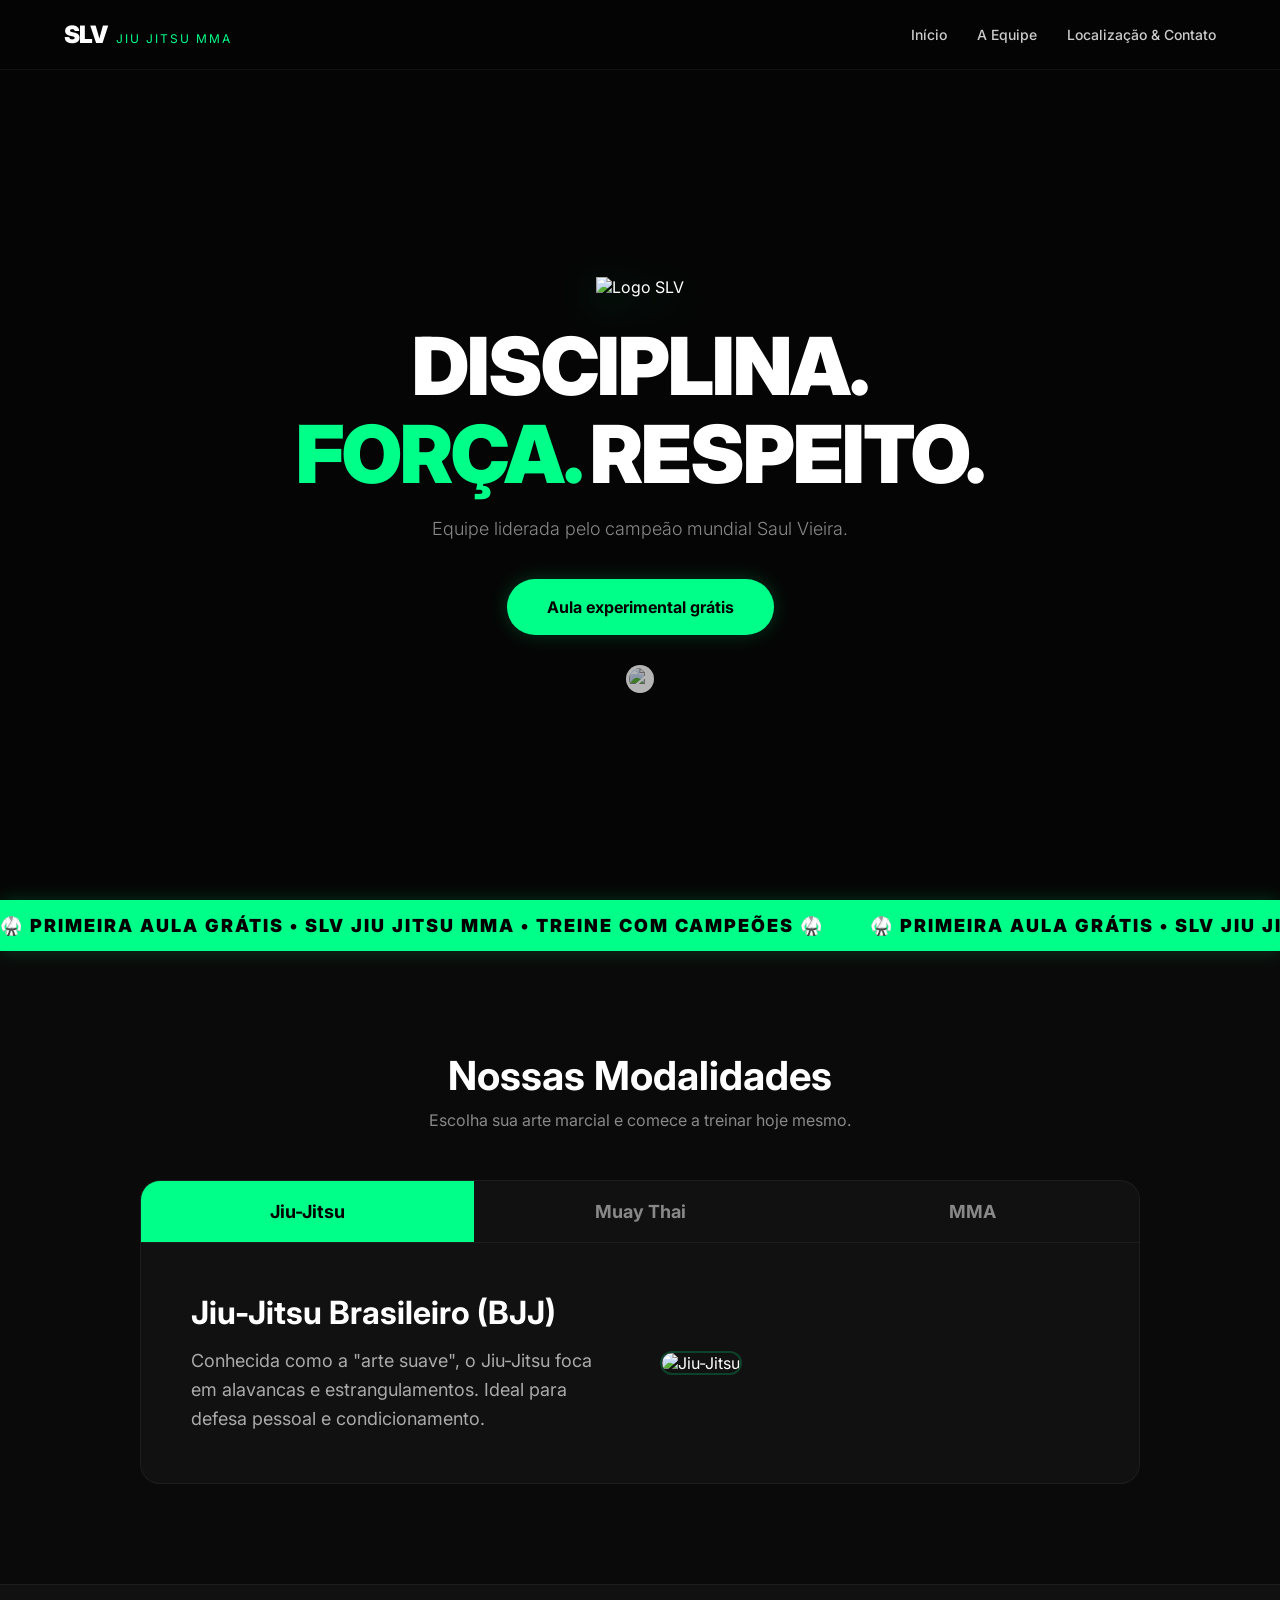
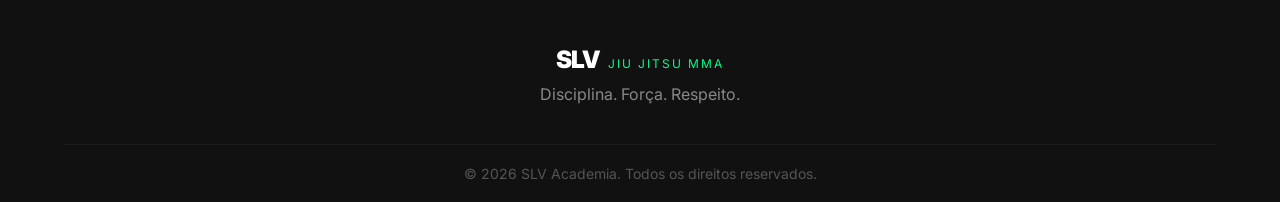
==== index.html @ 03c2429f "Add files via upload" ====
<!DOCTYPE html>
<html lang="pt-BR">
<head>
  <meta charset="UTF-8">
  <meta name="viewport" content="width=device-width, initial-scale=1.0">
  <title>Início | SLV Jiu-Jitsu MMA</title>
  <meta property="og:title" content="SLV Jiu-Jitsu MMA | Treine com Campeões">
  <meta property="og:description" content="Transforme sua vida através das artes marciais. Jiu-Jitsu, Muay Thai e MMA em Campinas. Agende sua aula experimental grátis!">
  <meta property="og:image" content="images/mestre.jpg">
  <meta property="og:type" content="website">
  <meta name="theme-color" content="#00ff88">
  <link rel="icon" type="image/favicon.jpg" href="images/favicon.jpg">
  <link href="https://fonts.googleapis.com/css2?family=Inter:wght@300;400;700;900&display=swap" rel="stylesheet">
  <link rel="stylesheet" href="style.css">
</head>
<body>

  <div class="preloader" id="preloader"><div class="logo-pulse">SLV <span>JIU JITSU MMA</span></div></div>
 
  <header class="nav">
    <div class="logo">SLV <span>JIU JITSU MMA</span></div>
    <div class="hamburger" id="hamburger" onclick="toggleMenu()">
      <span></span><span></span><span></span>
    </div>
    <nav id="nav-links">
      <a href="index.html">Início</a>
      <a href="equipe.html">A Equipe</a>
      <a href="contato.html">Localização & Contato</a>
    </nav>
  </header>

 <section class="hero" id="home">
    <div class="hero-content reveal">
      
      <img src="images/favicon.jpg" alt="Logo SLV" class="hero-logo-main">

      <h1>DISCIPLINA.<br><span>FORÇA.</span> RESPEITO.</h1>
      <p>Equipe liderada pelo campeão mundial Saul Vieira.</p>
      <button onclick="window.location.href='contato.html'" class="btn-glow">Aula experimental grátis</button>
      <br>
      <div class="fide-badge">
        <img src="images/fide.png" alt="Logo FIDE BJJ">
      </div>
    </div>
  </section>

  <div class="marquee-container">
    <div class="marquee-content">
      <span>🥋 PRIMEIRA AULA GRÁTIS • SLV JIU JITSU MMA • TREINE COM CAMPEÕES 🥋</span>
      <span>🥋 PRIMEIRA AULA GRÁTIS • SLV JIU JITSU MMA • TREINE COM CAMPEÕES 🥋</span>
      <span>🥋 PRIMEIRA AULA GRÁTIS • SLV JIU JITSU MMA • TREINE COM CAMPEÕES 🥋</span>
    </div>
  </div>

  <section class="modalidades" id="modalidades">
    <h2 class="reveal">Nossas Modalidades</h2>
    <p class="subtitle reveal">Escolha sua arte marcial e comece a treinar hoje mesmo.</p>
    <div class="tabs-container reveal delay-1">
      <div class="tab-buttons">
        <button class="tab-btn active" onclick="openTab(event, 'jj')">Jiu-Jitsu</button>
        <button class="tab-btn" onclick="openTab(event, 'mt')">Muay Thai</button>
        <button class="tab-btn" onclick="openTab(event, 'mma')">MMA</button>
      </div>
      <div class="tab-content active" id="jj">
        <div class="tab-text">
          <h3>Jiu-Jitsu Brasileiro (BJJ)</h3>
          <p>Conhecida como a "arte suave", o Jiu-Jitsu foca em alavancas e estrangulamentos. Ideal para defesa pessoal e condicionamento.</p>
        </div>
        <div class="tab-img"><img src="images/jiujitsu.jpg" alt="Jiu-Jitsu"></div>
      </div>
      <div class="tab-content" id="mt">
        <div class="tab-text">
          <h3>Muay Thai</h3>
          <p>A "arte das oito armas". Foco em trocação poderosa. Excelente para queima de calorias e agilidade.</p>
        </div>
        <div class="tab-img"><img src="images/muaythai.jpg" alt="Muay Thai"></div>
      </div>
      <div class="tab-content" id="mma">
        <div class="tab-text">
          <h3>Artes Marciais Mistas (MMA)</h3>
          <p>A combinação perfeita de quedas, trocação e luta de solo. Treinamento de alta intensidade para quem quer ir além.</p>
        </div>
        <div class="tab-img"><img src="images/mma.jpg" alt="MMA"></div>
      </div>
    </div>
  </section>

  <footer>
    <div class="footer-content">
      <div class="logo">SLV <span>JIU JITSU MMA</span></div>
      <p>Disciplina. Força. Respeito.</p>
    </div>
    <div class="footer-bottom"><p>&copy; 2026 SLV Academia. Todos os direitos reservados.</p></div>
  </footer>

  <script src="script.js"></script>
</body>
</html>
---- style.css ----
/* RESET GERAL */
* {
  margin: 0;
  padding: 0;
  box-sizing: border-box;
  font-family: 'Inter', sans-serif;
  scroll-behavior: smooth;
}

body {
  background-color: #050505;
  color: #ffffff;
  overflow-x: hidden;
}

:root {
  --green: #00ff88;
  --dark-gray: #111111;
}

/* NAVBAR */
.nav {
  position: fixed;
  top: 0;
  width: 100%;
  display: flex;
  justify-content: space-between;
  align-items: center;
  padding: 20px 5%;
  background: rgba(5, 5, 5, 0.7);
  backdrop-filter: blur(15px);
  z-index: 1000;
  border-bottom: 1px solid rgba(255, 255, 255, 0.05);
}

.logo { font-size: 24px; font-weight: 900; letter-spacing: -1px; }
.logo span { font-size: 12px; font-weight: 400; color: var(--green); letter-spacing: 2px; margin-left: 5px; }

nav { display: flex; }
nav a { color: #ccc; text-decoration: none; margin-left: 30px; font-size: 14px; font-weight: 500; transition: color 0.3s; cursor: pointer; }
nav a:hover { color: var(--green); }

/* MENU HAMBÚRGUER (Invisível no PC) */
.hamburger {
  display: none;
  flex-direction: column;
  gap: 6px;
  cursor: pointer;
  z-index: 1001;
}
.hamburger span { width: 30px; height: 3px; background: #fff; border-radius: 3px; transition: 0.4s; }

/* HERO SECTION (Com o fundo "Fade" perfeito) */
.hero {
  min-height: 100vh;
  display: flex;
  align-items: center;
  justify-content: center;
  text-align: center;
  padding: 120px 20px 40px 20px;
  /* O SEGREDO DO FADE CORRIGIDO (Centro mais transparente) */
  background: 
    radial-gradient(circle at center, rgba(5, 5, 5, 0.2) 0%, rgba(5, 5, 5, 0.95) 55%, #050505 100%),
    url('images/favicon.jpg');
  background-position: center;
  background-repeat: no-repeat;
  background-size: 55%;
}
.hero h1 { font-size: clamp(40px, 8vw, 80px); font-weight: 900; line-height: 1.1; letter-spacing: -2px; margin-bottom: 20px; }
.hero h1 span { color: var(--green); }
.hero p { font-size: 18px; color: #888; margin-bottom: 40px; font-weight: 300; }

/* BOTÕES */
.btn-glow, .btn-whats {
  background: var(--green); color: #000; border: none; padding: 18px 40px; font-size: 16px; font-weight: 700; border-radius: 50px; cursor: pointer; text-decoration: none; display: inline-block; transition: all 0.4s ease; box-shadow: 0 0 20px rgba(0, 255, 136, 0.2);
}
.btn-glow:hover, .btn-whats:hover { transform: translateY(-5px); box-shadow: 0 10px 40px rgba(0, 255, 136, 0.5); background: #00e67a; }

/* SOBRE */
.sobre { padding: 150px 5%; display: flex; align-items: center; justify-content: space-between; gap: 50px; max-width: 1200px; margin: 0 auto; }
.sobre-text { flex: 1; }
.sobre-text h2 { font-size: 40px; margin-bottom: 20px; color: var(--green); }
.sobre-text p { font-size: 18px; color: #aaa; line-height: 1.6; margin-bottom: 15px; }
.sobre-img { flex: 1; }
.sobre-img img { width: 100%; border-radius: 20px; filter: grayscale(100%); transition: 0.5s; }
.sobre-img img:hover { filter: grayscale(0%); box-shadow: 0 20px 60px rgba(0, 255, 136, 0.15); }

/* --- SEÇÃO: MODALIDADES (ABAS) --- */
.modalidades { padding: 100px 5%; background: #0a0a0a; text-align: center; }
.modalidades h2 { font-size: 40px; margin-bottom: 10px; }
.modalidades .subtitle { color: #888; margin-bottom: 50px; }

.tabs-container { max-width: 1000px; margin: 0 auto; background: var(--dark-gray); border-radius: 20px; overflow: hidden; border: 1px solid rgba(255, 255, 255, 0.05); text-align: left; }
.tab-buttons { display: flex; border-bottom: 1px solid rgba(255, 255, 255, 0.05); }
.tab-btn { flex: 1; background: transparent; color: #888; border: none; padding: 20px; font-size: 18px; font-weight: 700; cursor: pointer; transition: 0.3s; }
.tab-btn:hover { color: #fff; background: rgba(255, 255, 255, 0.02); }
.tab-btn.active { color: #000; background: var(--green); }

.tab-content { display: none; padding: 50px; gap: 40px; align-items: center; }
.tab-content.active { display: flex; animation: fadeEffect 0.6s; }
@keyframes fadeEffect { from { opacity: 0; transform: translateY(10px); } to { opacity: 1; transform: translateY(0); } }

.tab-text { flex: 1; }
.tab-text h3 { font-size: 32px; color: #fff; margin-bottom: 15px; }
.tab-text p { color: #aaa; line-height: 1.6; font-size: 18px; }
.tab-img { flex: 1; }
.tab-img img { width: 100%; height: 300px; object-fit: cover; border-radius: 15px; border: 2px solid rgba(0, 255, 136, 0.2); }

/* Ajuste de foco para a foto do Muay Thai */
#mt .tab-img img { object-position: top; }

/* CAMPEÕES */
.champions { padding: 100px 5%; text-align: center; background: #050505; }
.champions h2 { font-size: 40px; margin-bottom: 60px; color: #fff; }
.floating-gallery { display: flex; justify-content: center; gap: 30px; flex-wrap: wrap; max-width: 1200px; margin: 0 auto; }
.floating-gallery img { width: 280px; height: 380px; object-fit: cover; border-radius: 15px; filter: grayscale(100%) brightness(0.9); border: 2px solid rgba(255, 255, 255, 0.1); transition: all 0.4s ease; box-shadow: 0 10px 20px rgba(0, 0, 0, 0.3); }
.floating-gallery img:hover { filter: grayscale(0%) brightness(1); border-color: var(--green); transform: translateY(-10px) scale(1.02); box-shadow: 0 20px 40px rgba(0, 255, 136, 0.3); z-index: 10; }
.floating-gallery img:nth-child(even) { transform: translateY(-40px); }

/* --- NOVA SEÇÃO: HORÁRIOS --- */
.horarios {
  padding: 100px 5%;
  background: var(--dark-gray);
  text-align: center;
}
.horarios h2 { font-size: 40px; margin-bottom: 10px; color: #fff; }
.horarios .subtitle { color: #888; margin-bottom: 50px; font-size: 18px; }

.horarios-img {
  max-width: 1000px;
  margin: 0 auto;
  border-radius: 20px;
  overflow: hidden;
  box-shadow: 0 20px 50px rgba(0,0,0,0.5);
  border: 1px solid rgba(255,255,255,0.05);
}
.horarios-img img {
  width: 100%;
  height: auto;
  display: block;
}

/* --- NOVA SEÇÃO: FAQ (DÚVIDAS FREQUENTES) --- */
.faq {
  padding: 100px 5%;
  background: #050505;
  text-align: center;
}
.faq h2 { font-size: 40px; margin-bottom: 10px; color: #fff; }
.faq .subtitle { color: #888; margin-bottom: 50px; font-size: 18px; }

.faq-container {
  max-width: 800px;
  margin: 0 auto;
  text-align: left;
}

.faq-item {
  background: #0a0a0a;
  border: 1px solid rgba(255,255,255,0.05);
  margin-bottom: 15px;
  border-radius: 10px;
  overflow: hidden;
}

.faq-question {
  width: 100%;
  background: transparent;
  color: #fff;
  border: none;
  padding: 25px;
  font-size: 18px;
  font-weight: 700;
  text-align: left;
  cursor: pointer;
  display: flex;
  justify-content: space-between;
  align-items: center;
  transition: 0.3s;
}
.faq-question:hover { color: var(--green); }
.faq-question .icon { font-size: 24px; color: var(--green); transition: transform 0.3s; }

.faq-question.active .icon { transform: rotate(45deg); color: #fff; }

.faq-answer {
  max-height: 0;
  overflow: hidden;
  transition: max-height 0.4s ease-out;
  background: #111;
}
.faq-answer p {
  padding: 0 25px 25px 25px;
  color: #aaa;
  line-height: 1.6;
}

/* CTA / CONTATO & ENDEREÇO */
.cta { padding: 150px 20px; text-align: center; max-width: 800px; margin: 0 auto; }
.cta h2 { font-size: 48px; margin-bottom: 20px; }
.cta p { color: #888; font-size: 20px; margin-bottom: 30px; }
.endereco { display: inline-block; background: rgba(255, 255, 255, 0.05); padding: 15px 30px; border-radius: 50px; border: 1px solid rgba(0, 255, 136, 0.2); color: #fff; font-size: 16px; font-weight: 500; margin-bottom: 40px; }

/* RODAPÉ */
footer { background: var(--dark-gray); padding: 60px 5% 20px 5%; text-align: center; border-top: 1px solid rgba(255,255,255,0.05); }
.footer-content { margin-bottom: 40px; }
.footer-content .logo { margin-bottom: 10px; }
.footer-content p { color: #888; }
.footer-bottom { border-top: 1px solid rgba(255,255,255,0.05); padding-top: 20px; color: #555; font-size: 14px; }

/* ANIMAÇÕES (Scroll Reveal) */
.reveal { opacity: 0; transform: translateY(50px); transition: all 0.8s ease-out; }
.reveal.active { opacity: 1; transform: translateY(0); }
.delay-1 { transition-delay: 0.1s; }
.delay-2 { transition-delay: 0.2s; }
.delay-3 { transition-delay: 0.3s; }
.delay-4 { transition-delay: 0.4s; }

/* ========================================= */
/* EFEITOS PREMIUM (PRELOADER, MAPA E WHATS) */
/* ========================================= */

/* 1. PRELOADER FUTURISTA */
.preloader {
  position: fixed; top: 0; left: 0; width: 100%; height: 100%;
  background: #050505;
  display: flex; justify-content: center; align-items: center;
  z-index: 9999;
  transition: opacity 0.8s ease, visibility 0.8s ease;
}
.preloader.hide { opacity: 0; visibility: hidden; }

.logo-pulse { font-size: 32px; font-weight: 900; letter-spacing: -1px; animation: pulse 1.5s infinite alternate; }
.logo-pulse span { font-size: 16px; font-weight: 400; color: var(--green); letter-spacing: 2px; margin-left: 5px; }

@keyframes pulse { 
  0% { transform: scale(0.9); text-shadow: 0 0 10px rgba(0,255,136,0.2); } 
  100% { transform: scale(1.1); text-shadow: 0 0 30px rgba(0,255,136,0.8); } 
}

/* 2. O TRUQUE DO MAPA DARK MODE */
.map-container { 
  margin-top: 60px; border-radius: 20px; overflow: hidden; 
  border: 1px solid rgba(255,255,255,0.05); 
}
.map-container iframe {
  width: 100%; display: block;
  /* Isso inverte as cores do Google Maps para ficar escuro e neon */
  filter: invert(90%) hue-rotate(180deg) grayscale(30%) contrast(110%);
}

/* 3. BOTÃO WHATSAPP FLUTUANTE COM "PING" */
.whats-float {
  position: fixed; bottom: 30px; right: 30px;
  background-color: var(--green); color: #000;
  border-radius: 50%; width: 60px; height: 60px;
  display: flex; justify-content: center; align-items: center;
  z-index: 1000; box-shadow: 0 4px 10px rgba(0,0,0,0.3);
  transition: 0.3s;
}
.whats-float:hover { transform: scale(1.1); }

/* A onda do Ping */
.whats-float::before {
  content: ''; position: absolute; top: 0; left: 0; width: 100%; height: 100%;
  background-color: var(--green); border-radius: 50%; z-index: -1;
  animation: ping 2s infinite;
}
@keyframes ping {
  0% { transform: scale(1); opacity: 0.8; }
  100% { transform: scale(1.6); opacity: 0; }
}
/* ========================================= */
/* EFEITOS EXPERT (LANTERNA, TILT E LETREIRO)*/
/* ========================================= */

/* 1. CURSOR LANTERNA (Luz neon seguindo o mouse) */
.cursor-glow {
  position: fixed;
  top: 0; left: 0;
  width: 500px; height: 500px;
  /* Cria uma bola de luz verde esfumaçada */
  background: radial-gradient(circle, rgba(0, 255, 136, 0.08) 0%, rgba(0, 0, 0, 0) 70%);
  border-radius: 50%;
  transform: translate(-50%, -50%); /* Centraliza a luz na ponta do mouse */
  pointer-events: none; /* Garante que a luz não bloqueie os cliques nos botões */
  z-index: 999;
  mix-blend-mode: screen; /* Faz a luz se misturar de forma bonita com o fundo preto */
}

/* 2. LETREIRO ROLANTE INFINITO */
.marquee-container {
  width: 100%;
  background: var(--green); /* Faixa verde neon */
  color: #000;
  padding: 15px 0;
  overflow: hidden;
  white-space: nowrap;
  position: relative;
  z-index: 10;
  box-shadow: 0 0 20px rgba(0, 255, 136, 0.2);
}
/* ========================================= */
/* POLIMENTO FINAL: SCROLLBAR E FADE DE TELA */
/* ========================================= */

/* 1. Animação suave ao trocar de página (Fade-in) */
body {
  animation: fadeInPage 0.6s ease-out;
}

@keyframes fadeInPage {
  from { opacity: 0; }
  to { opacity: 1; }
}

/* 2. Barra de Rolagem Personalizada (Dark e Verde Neon) */
::-webkit-scrollbar {
  width: 12px; /* Largura da barra */
}

::-webkit-scrollbar-track {
  background: #050505; /* Fundo super escuro igual o site */
}

::-webkit-scrollbar-thumb {
  background: #222; /* Cor neutra inicial */
  border-radius: 10px;
  border: 2px solid #050505; /* Espaçamento interno */
  transition: 0.3s;
}

::-webkit-scrollbar-thumb:hover {
  background: var(--green); /* Fica verde neon quando o cliente puxa a barra! */
}
.marquee-content {
  display: inline-block;
  /* Animação que empurra o texto para o lado sem parar */
  animation: scrollMarquee 25s linear infinite; 
  font-weight: 900;
  font-size: 18px;
  letter-spacing: 2px;
}

.marquee-content span {
  margin-right: 40px; /* Espaço entre as frases */
}

@keyframes scrollMarquee {
  0% { transform: translateX(0); }
  100% { transform: translateX(-50%); } 
}

/* Ajuste vital para o Efeito 3D (Tilt) funcionar na galeria */
.floating-gallery {
  perspective: 1000px; /* Cria a profundidade 3D na tela */
}
/* RESPONSIVO MOBILE COMPLETÃO */
@media (max-width: 768px) {
  /* Hambúrguer e Menu Mobile */
  .hamburger { display: flex; }
  nav { position: fixed; top: 0; right: -100%; width: 250px; height: 100vh; background: #080808; flex-direction: column; justify-content: center; align-items: center; transition: 0.4s ease-in-out; border-left: 2px solid var(--green); }
  nav.active { right: 0; }
  nav a { margin: 25px 0; font-size: 18px; }
  
  /* Animação do X do Hambúrguer */
  .hamburger.active span:nth-child(1) { transform: rotate(45deg) translate(8px, 6px); }
  .hamburger.active span:nth-child(2) { opacity: 0; }
  .hamburger.active span:nth-child(3) { transform: rotate(-45deg) translate(6px, -5px); }

  /* Ajustes Gerais Mobile */
  .sobre { flex-direction: column; text-align: center; padding: 100px 5%; }
  .tab-buttons { flex-direction: column; }
  .tab-content.active { flex-direction: column; text-align: center; padding: 30px; }
  .floating-gallery img { width: 100%; max-width: 350px; height: 450px; margin-bottom: 20px; }
  .floating-gallery img:nth-child(even) { transform: translateY(0); }
  .endereco { font-size: 14px; padding: 15px; }
  .faq-question { font-size: 16px; padding: 20px; }
}
/* --- ENXERTOS NOVOS: FIDE E LAYOUT DE FOTOS --- */

/* ========================================= */
/* SELO DA FIDE (Apenas o ícone menor)       */
/* ========================================= */

.fide-badge { 
  margin-top: 30px; /* Distância do botão */
  display: inline-flex; 
  justify-content: center;
}

/* O fundo do texto antigo sumiu, sobrou só a imagem! */
.fide-badge img { 
  display: block; 
  height: 28px; /* Menorzinho como ele pediu */
  width: 28px; 
  object-fit: contain; 
  background-color: #ffffff; /* O fundo branco pra logo aparecer */
  padding: 3px; 
  border-radius: 50%; 
  opacity: 0.7; /* Deixa a logo levemente transparente pra não roubar a cena */
  transition: 0.3s ease;
}

.fide-badge img:hover {
  opacity: 1; /* Fica 100% visível quando passa o mouse */
  transform: scale(1.1);
}
/* Grid Novo do Mestre (1 foto grande, 2 pequenas embaixo) */
.sobre-img-grid { flex: 1; display: grid; grid-template-columns: 1fr 1fr; gap: 15px; }
.sobre-img-grid img { width: 100%; object-fit: cover; border-radius: 15px; filter: grayscale(100%); transition: 0.5s; border: 1px solid rgba(255,255,255,0.1); }
.sobre-img-grid img:hover { filter: grayscale(0%); box-shadow: 0 10px 30px rgba(0, 255, 136, 0.2); border-color: var(--green); }
.sobre-img-grid .main-img { grid-column: span 2; height: 350px; }
.sobre-img-grid .sub-img { height: 200px; }

/* Ajuste brutal para caber as 16 fotos sem quebrar o site */
.floating-gallery { display: grid !important; grid-template-columns: repeat(auto-fit, minmax(220px, 1fr)); gap: 20px; }
.floating-gallery img { width: 100% !important; height: 280px !important; margin: 0 !important; transform: none !important; }

/* Ajuste para o celular não bugar as fotos novas */
@media (max-width: 768px) {
  .sobre-img-grid { grid-template-columns: 1fr; }
  .sobre-img-grid .main-img { grid-column: span 1; height: 250px; }
}
.hero-logo-main {
  width: 180px; /* Tamanho ideal para destaque */
  margin-bottom: 25px; /* Espaço entre a logo e o texto */
  filter: drop-shadow(0px 10px 20px rgba(0, 255, 136, 0.3)); /* Um brilho verde de leve nela */
}
/* ========================================= */
/* AJUSTE DE ENQUADRAMENTO (Subindo ao máximo) */
/* ========================================= */

.floating-gallery img:nth-child(4),
.floating-gallery img:nth-child(13) {
  /* 100% é o limite máximo para subir a imagem */
  object-position: center 300% !important; 
}
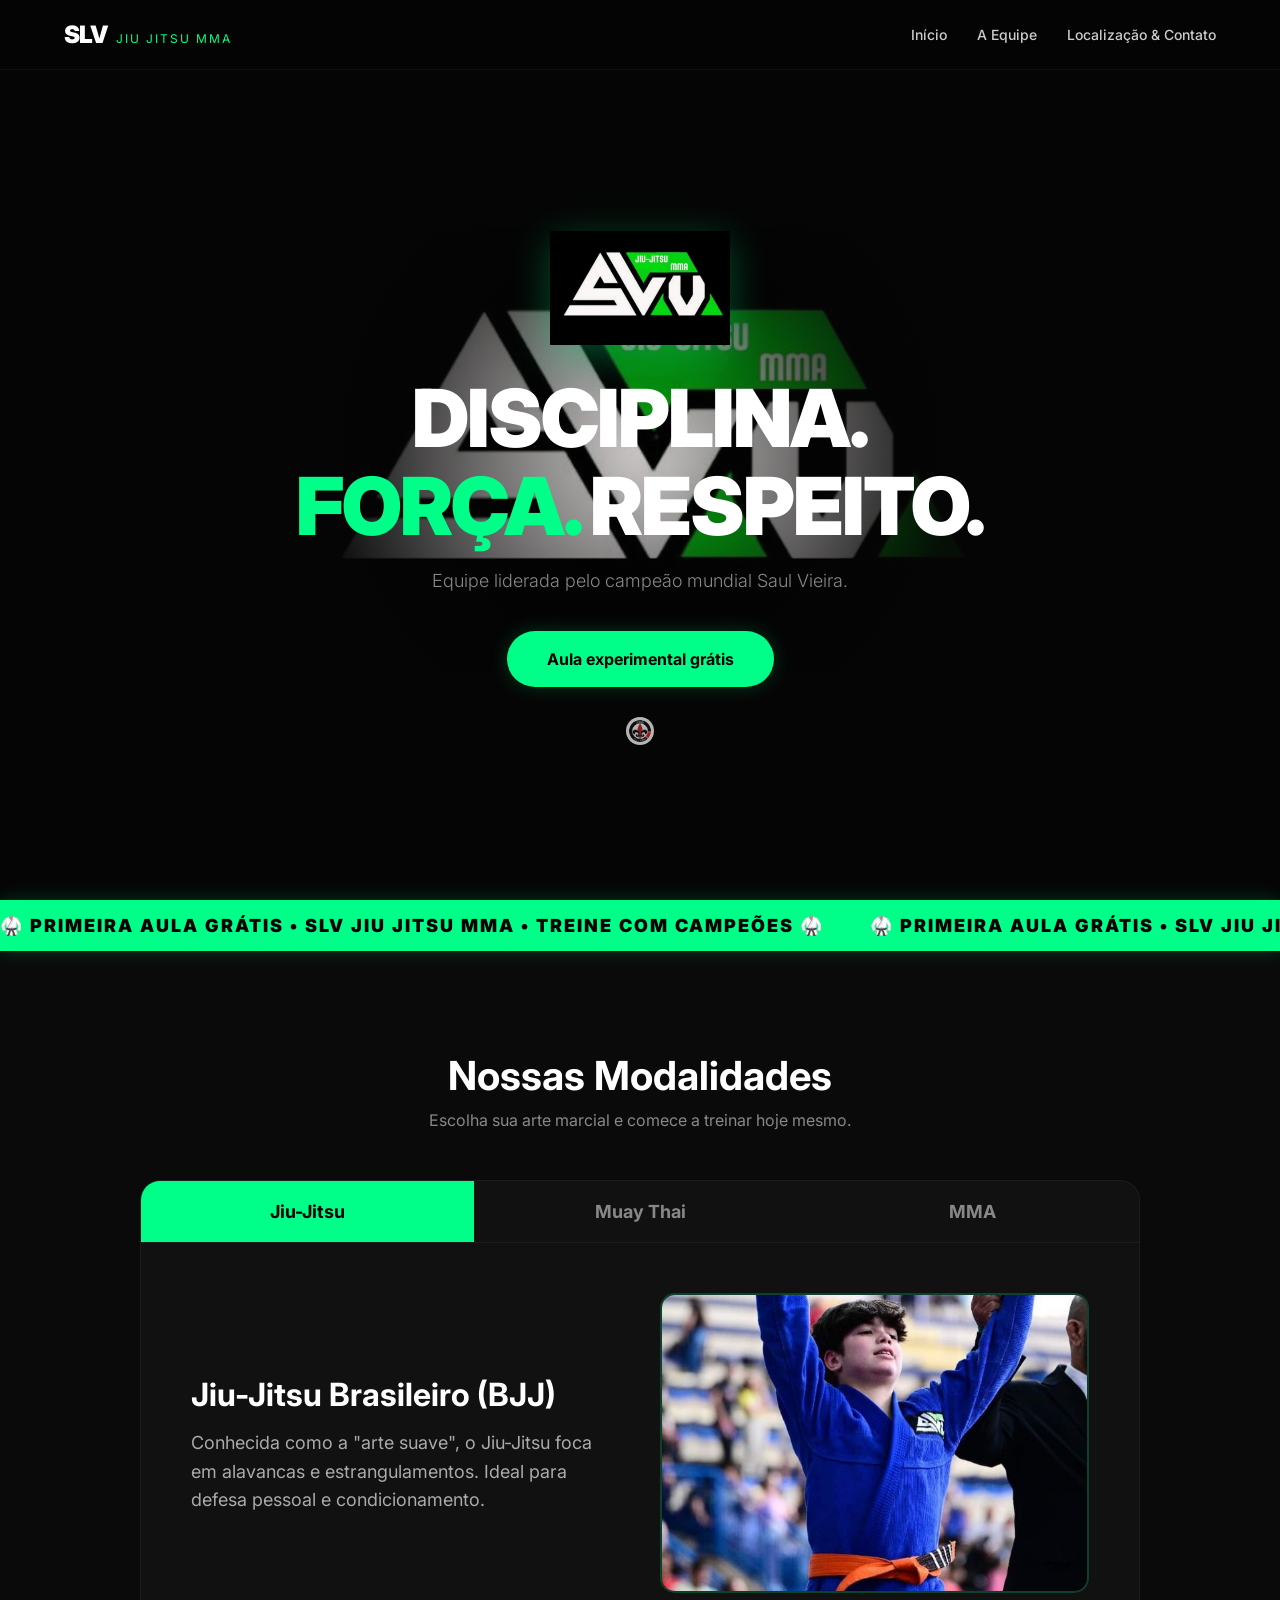
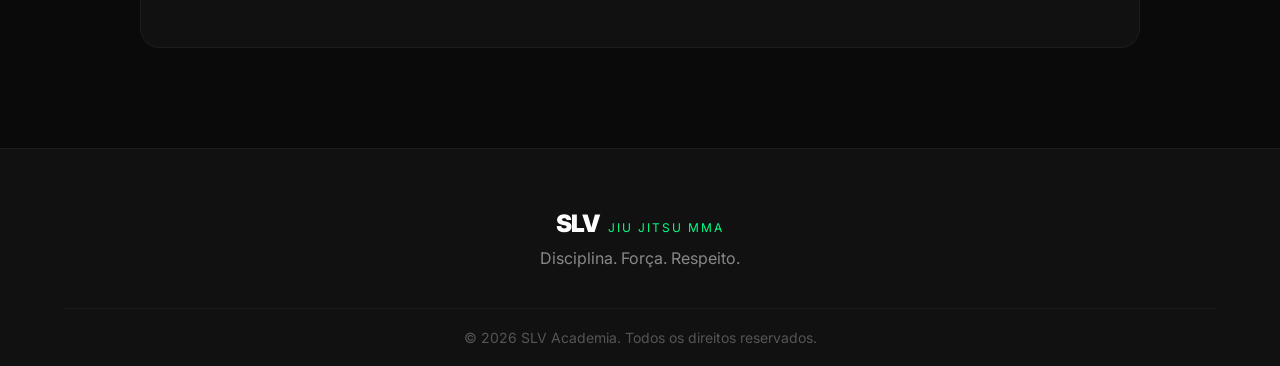
==== commit 06b43c6a: "Update index.html" ====
--- a/index.html
+++ b/index.html
@@ -66,7 +66,7 @@
           <h3>Jiu-Jitsu Brasileiro (BJJ)</h3>
           <p>Conhecida como a "arte suave", o Jiu-Jitsu foca em alavancas e estrangulamentos. Ideal para defesa pessoal e condicionamento.</p>
         </div>
-        <div class="tab-img"><img src="images/jiujitsu.jpg" alt="Jiu-Jitsu"></div>
+        <div class="tab-img"><img src="images/campeao1.jpg" alt="Jiu-Jitsu"></div>
       </div>
       <div class="tab-content" id="mt">
         <div class="tab-text">
@@ -95,4 +95,4 @@
 
   <script src="script.js"></script>
 </body>
-</html>+</html>
--- a/style.css
+++ b/style.css
@@ -106,7 +106,7 @@
 .tab-img { flex: 1; }
 .tab-img img { width: 100%; height: 300px; object-fit: cover; border-radius: 15px; border: 2px solid rgba(0, 255, 136, 0.2); }
 
-/* Ajuste de foco para a foto do Muay Thai */
+
 #mt .tab-img img { object-position: top; }
 
 /* CAMPEÕES */
@@ -195,20 +195,20 @@
   line-height: 1.6;
 }
 
-/* CTA / CONTATO & ENDEREÇO */
+
 .cta { padding: 150px 20px; text-align: center; max-width: 800px; margin: 0 auto; }
 .cta h2 { font-size: 48px; margin-bottom: 20px; }
 .cta p { color: #888; font-size: 20px; margin-bottom: 30px; }
 .endereco { display: inline-block; background: rgba(255, 255, 255, 0.05); padding: 15px 30px; border-radius: 50px; border: 1px solid rgba(0, 255, 136, 0.2); color: #fff; font-size: 16px; font-weight: 500; margin-bottom: 40px; }
 
-/* RODAPÉ */
+
 footer { background: var(--dark-gray); padding: 60px 5% 20px 5%; text-align: center; border-top: 1px solid rgba(255,255,255,0.05); }
 .footer-content { margin-bottom: 40px; }
 .footer-content .logo { margin-bottom: 10px; }
 .footer-content p { color: #888; }
 .footer-bottom { border-top: 1px solid rgba(255,255,255,0.05); padding-top: 20px; color: #555; font-size: 14px; }
 
-/* ANIMAÇÕES (Scroll Reveal) */
+
 .reveal { opacity: 0; transform: translateY(50px); transition: all 0.8s ease-out; }
 .reveal.active { opacity: 1; transform: translateY(0); }
 .delay-1 { transition-delay: 0.1s; }
@@ -216,11 +216,7 @@
 .delay-3 { transition-delay: 0.3s; }
 .delay-4 { transition-delay: 0.4s; }
 
-/* ========================================= */
-/* EFEITOS PREMIUM (PRELOADER, MAPA E WHATS) */
-/* ========================================= */
-
-/* 1. PRELOADER FUTURISTA */
+
 .preloader {
   position: fixed; top: 0; left: 0; width: 100%; height: 100%;
   background: #050505;
@@ -238,18 +234,18 @@
   100% { transform: scale(1.1); text-shadow: 0 0 30px rgba(0,255,136,0.8); } 
 }
 
-/* 2. O TRUQUE DO MAPA DARK MODE */
+
 .map-container { 
   margin-top: 60px; border-radius: 20px; overflow: hidden; 
   border: 1px solid rgba(255,255,255,0.05); 
 }
 .map-container iframe {
   width: 100%; display: block;
-  /* Isso inverte as cores do Google Maps para ficar escuro e neon */
+ 
   filter: invert(90%) hue-rotate(180deg) grayscale(30%) contrast(110%);
 }
 
-/* 3. BOTÃO WHATSAPP FLUTUANTE COM "PING" */
+
 .whats-float {
   position: fixed; bottom: 30px; right: 30px;
   background-color: var(--green); color: #000;
@@ -260,7 +256,7 @@
 }
 .whats-float:hover { transform: scale(1.1); }
 
-/* A onda do Ping */
+
 .whats-float::before {
   content: ''; position: absolute; top: 0; left: 0; width: 100%; height: 100%;
   background-color: var(--green); border-radius: 50%; z-index: -1;
@@ -270,28 +266,26 @@
   0% { transform: scale(1); opacity: 0.8; }
   100% { transform: scale(1.6); opacity: 0; }
 }
-/* ========================================= */
-/* EFEITOS EXPERT (LANTERNA, TILT E LETREIRO)*/
-/* ========================================= */
-
-/* 1. CURSOR LANTERNA (Luz neon seguindo o mouse) */
+
+
+
 .cursor-glow {
   position: fixed;
   top: 0; left: 0;
   width: 500px; height: 500px;
-  /* Cria uma bola de luz verde esfumaçada */
+
   background: radial-gradient(circle, rgba(0, 255, 136, 0.08) 0%, rgba(0, 0, 0, 0) 70%);
   border-radius: 50%;
-  transform: translate(-50%, -50%); /* Centraliza a luz na ponta do mouse */
-  pointer-events: none; /* Garante que a luz não bloqueie os cliques nos botões */
+  transform: translate(-50%, -50%);
+  pointer-events: none; 
   z-index: 999;
-  mix-blend-mode: screen; /* Faz a luz se misturar de forma bonita com o fundo preto */
-}
-
-/* 2. LETREIRO ROLANTE INFINITO */
+  mix-blend-mode: screen; 
+}
+
+
 .marquee-container {
   width: 100%;
-  background: var(--green); /* Faixa verde neon */
+  background: var(--green); 
   color: #000;
   padding: 15px 0;
   overflow: hidden;
@@ -300,11 +294,9 @@
   z-index: 10;
   box-shadow: 0 0 20px rgba(0, 255, 136, 0.2);
 }
-/* ========================================= */
-/* POLIMENTO FINAL: SCROLLBAR E FADE DE TELA */
-/* ========================================= */
-
-/* 1. Animação suave ao trocar de página (Fade-in) */
+
+
+
 body {
   animation: fadeInPage 0.6s ease-out;
 }
@@ -314,28 +306,28 @@
   to { opacity: 1; }
 }
 
-/* 2. Barra de Rolagem Personalizada (Dark e Verde Neon) */
+
 ::-webkit-scrollbar {
-  width: 12px; /* Largura da barra */
+  width: 12px; 
 }
 
 ::-webkit-scrollbar-track {
-  background: #050505; /* Fundo super escuro igual o site */
+  background: #050505; 
 }
 
 ::-webkit-scrollbar-thumb {
-  background: #222; /* Cor neutra inicial */
+  background: #222; 
   border-radius: 10px;
-  border: 2px solid #050505; /* Espaçamento interno */
+  border: 2px solid #050505;
   transition: 0.3s;
 }
 
 ::-webkit-scrollbar-thumb:hover {
-  background: var(--green); /* Fica verde neon quando o cliente puxa a barra! */
+  background: var(--green); 
 }
 .marquee-content {
   display: inline-block;
-  /* Animação que empurra o texto para o lado sem parar */
+  
   animation: scrollMarquee 25s linear infinite; 
   font-weight: 900;
   font-size: 18px;
@@ -343,7 +335,7 @@
 }
 
 .marquee-content span {
-  margin-right: 40px; /* Espaço entre as frases */
+  margin-right: 40px; 
 }
 
 @keyframes scrollMarquee {
@@ -351,19 +343,19 @@
   100% { transform: translateX(-50%); } 
 }
 
-/* Ajuste vital para o Efeito 3D (Tilt) funcionar na galeria */
+
 .floating-gallery {
-  perspective: 1000px; /* Cria a profundidade 3D na tela */
-}
-/* RESPONSIVO MOBILE COMPLETÃO */
+  perspective: 1000px;
+}
+
 @media (max-width: 768px) {
-  /* Hambúrguer e Menu Mobile */
+  
   .hamburger { display: flex; }
   nav { position: fixed; top: 0; right: -100%; width: 250px; height: 100vh; background: #080808; flex-direction: column; justify-content: center; align-items: center; transition: 0.4s ease-in-out; border-left: 2px solid var(--green); }
   nav.active { right: 0; }
   nav a { margin: 25px 0; font-size: 18px; }
   
-  /* Animação do X do Hambúrguer */
+
   .hamburger.active span:nth-child(1) { transform: rotate(45deg) translate(8px, 6px); }
   .hamburger.active span:nth-child(2) { opacity: 0; }
   .hamburger.active span:nth-child(3) { transform: rotate(-45deg) translate(6px, -5px); }
@@ -377,62 +369,54 @@
   .endereco { font-size: 14px; padding: 15px; }
   .faq-question { font-size: 16px; padding: 20px; }
 }
-/* --- ENXERTOS NOVOS: FIDE E LAYOUT DE FOTOS --- */
-
-/* ========================================= */
-/* SELO DA FIDE (Apenas o ícone menor)       */
-/* ========================================= */
 
 .fide-badge { 
-  margin-top: 30px; /* Distância do botão */
+  margin-top: 30px; 
   display: inline-flex; 
   justify-content: center;
 }
 
-/* O fundo do texto antigo sumiu, sobrou só a imagem! */
+
 .fide-badge img { 
   display: block; 
-  height: 28px; /* Menorzinho como ele pediu */
+  height: 28px; 
   width: 28px; 
   object-fit: contain; 
-  background-color: #ffffff; /* O fundo branco pra logo aparecer */
+  background-color: #ffffff; 
   padding: 3px; 
   border-radius: 50%; 
-  opacity: 0.7; /* Deixa a logo levemente transparente pra não roubar a cena */
+  opacity: 0.7; 
   transition: 0.3s ease;
 }
 
 .fide-badge img:hover {
-  opacity: 1; /* Fica 100% visível quando passa o mouse */
+  opacity: 1; 
   transform: scale(1.1);
 }
-/* Grid Novo do Mestre (1 foto grande, 2 pequenas embaixo) */
+
 .sobre-img-grid { flex: 1; display: grid; grid-template-columns: 1fr 1fr; gap: 15px; }
 .sobre-img-grid img { width: 100%; object-fit: cover; border-radius: 15px; filter: grayscale(100%); transition: 0.5s; border: 1px solid rgba(255,255,255,0.1); }
 .sobre-img-grid img:hover { filter: grayscale(0%); box-shadow: 0 10px 30px rgba(0, 255, 136, 0.2); border-color: var(--green); }
 .sobre-img-grid .main-img { grid-column: span 2; height: 350px; }
 .sobre-img-grid .sub-img { height: 200px; }
 
-/* Ajuste brutal para caber as 16 fotos sem quebrar o site */
+
 .floating-gallery { display: grid !important; grid-template-columns: repeat(auto-fit, minmax(220px, 1fr)); gap: 20px; }
 .floating-gallery img { width: 100% !important; height: 280px !important; margin: 0 !important; transform: none !important; }
 
-/* Ajuste para o celular não bugar as fotos novas */
+
 @media (max-width: 768px) {
   .sobre-img-grid { grid-template-columns: 1fr; }
   .sobre-img-grid .main-img { grid-column: span 1; height: 250px; }
 }
 .hero-logo-main {
-  width: 180px; /* Tamanho ideal para destaque */
-  margin-bottom: 25px; /* Espaço entre a logo e o texto */
-  filter: drop-shadow(0px 10px 20px rgba(0, 255, 136, 0.3)); /* Um brilho verde de leve nela */
-}
-/* ========================================= */
-/* AJUSTE DE ENQUADRAMENTO (Subindo ao máximo) */
-/* ========================================= */
+  width: 180px; 
+  margin-bottom: 25px; 
+  filter: drop-shadow(0px 10px 20px rgba(0, 255, 136, 0.3)); 
+}
 
 .floating-gallery img:nth-child(4),
 .floating-gallery img:nth-child(13) {
-  /* 100% é o limite máximo para subir a imagem */
+
   object-position: center 300% !important; 
-}+}
